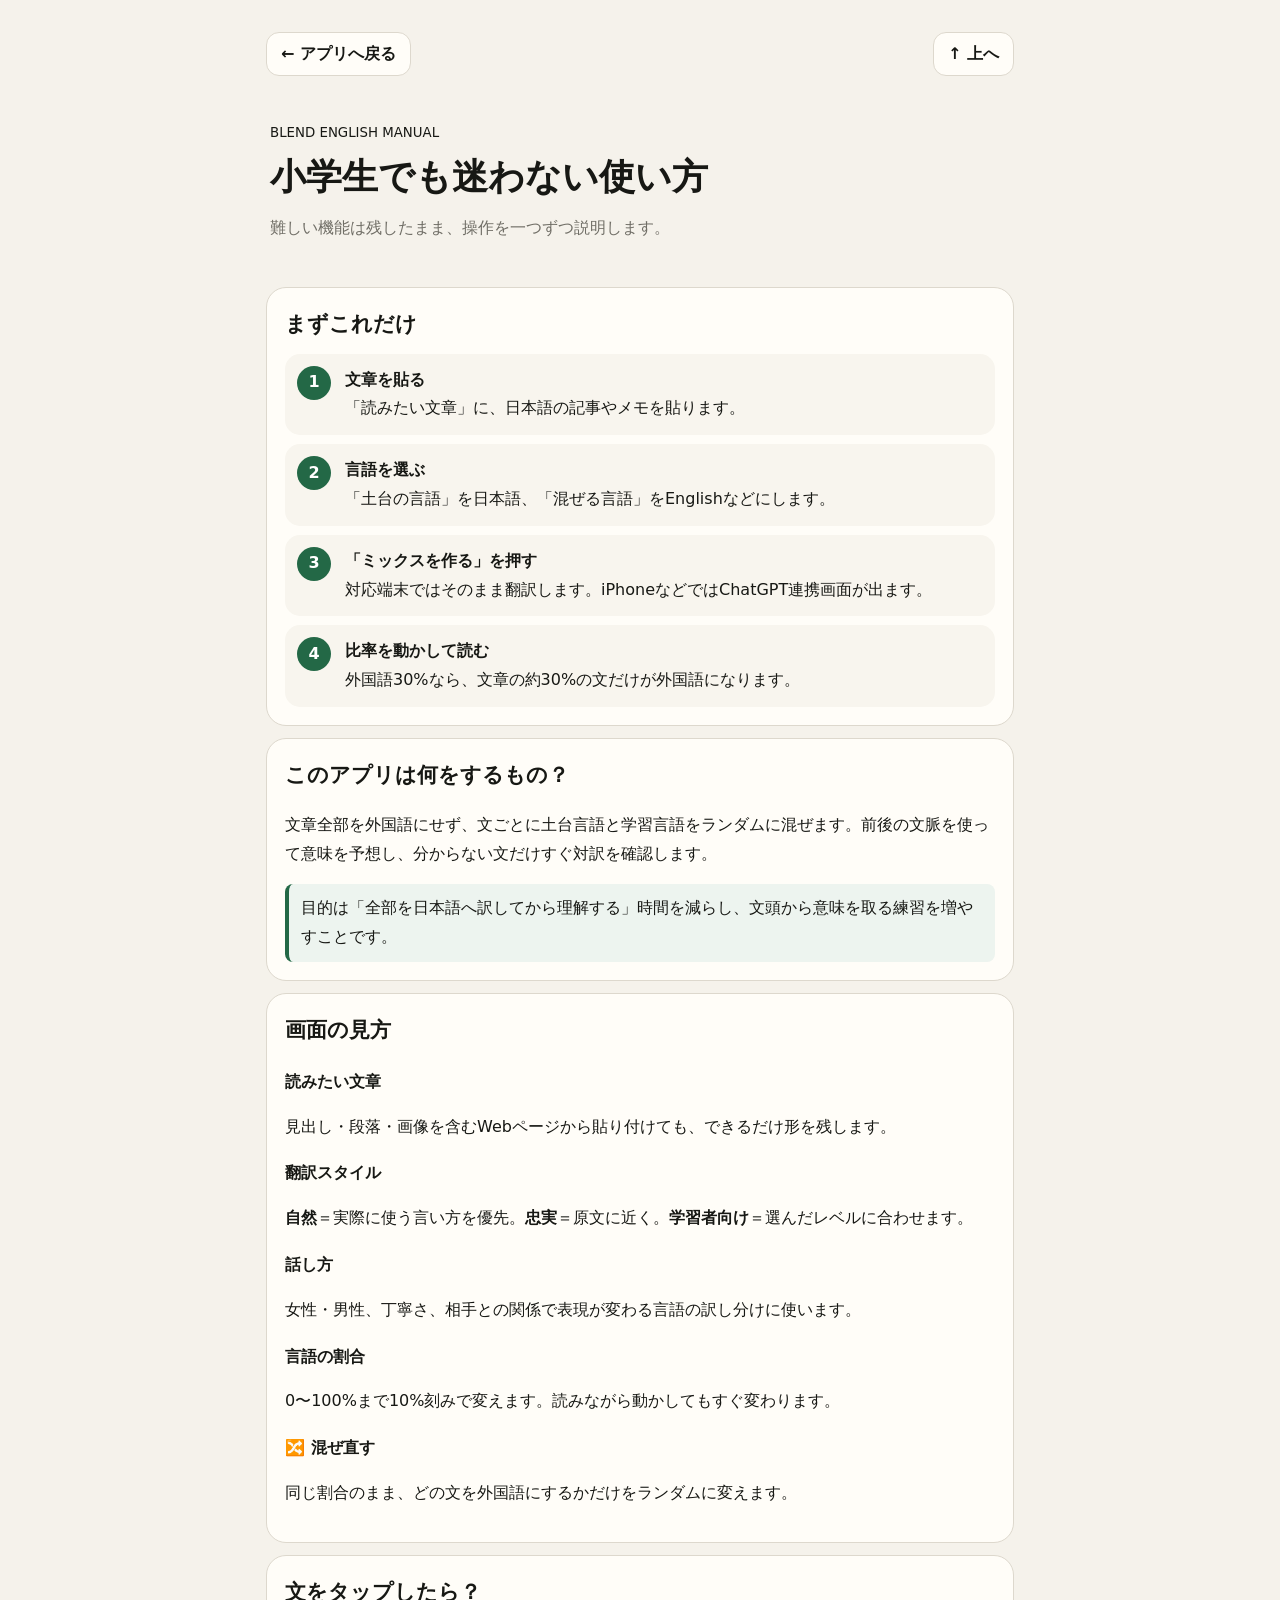
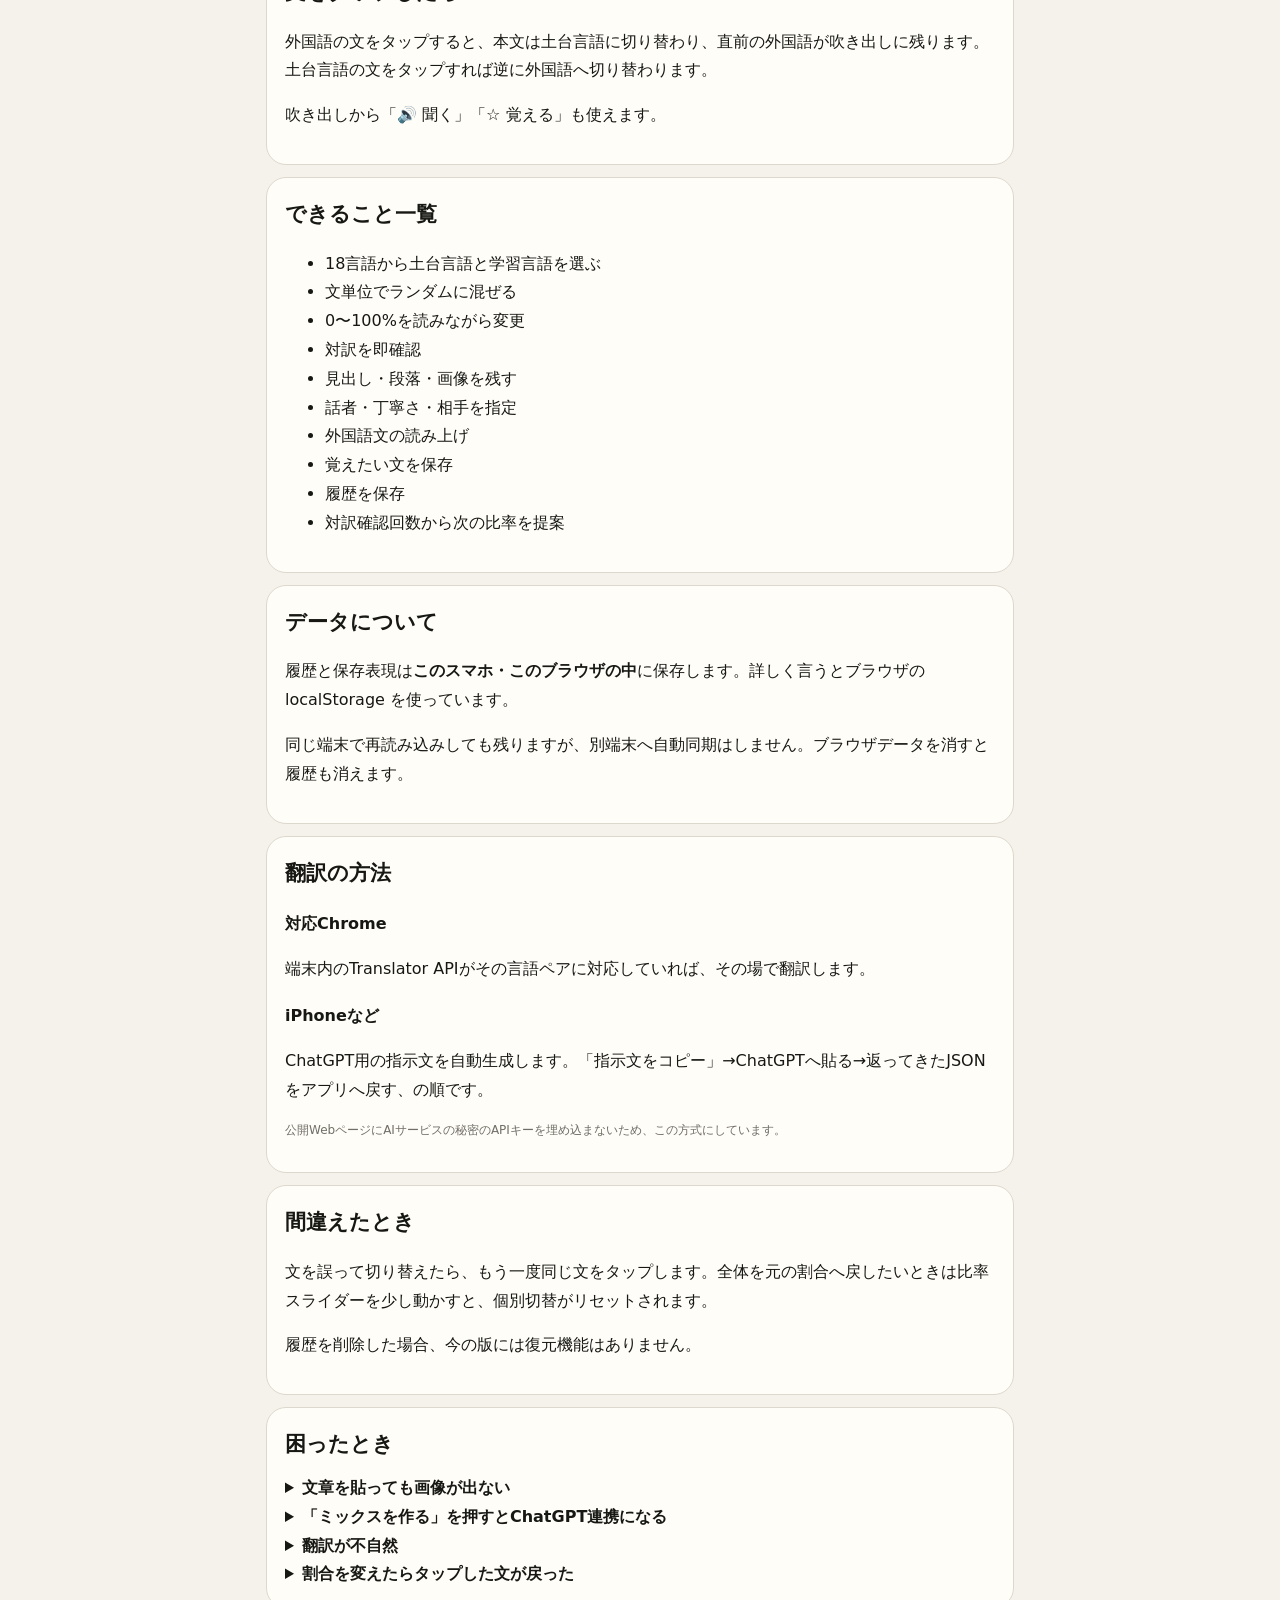
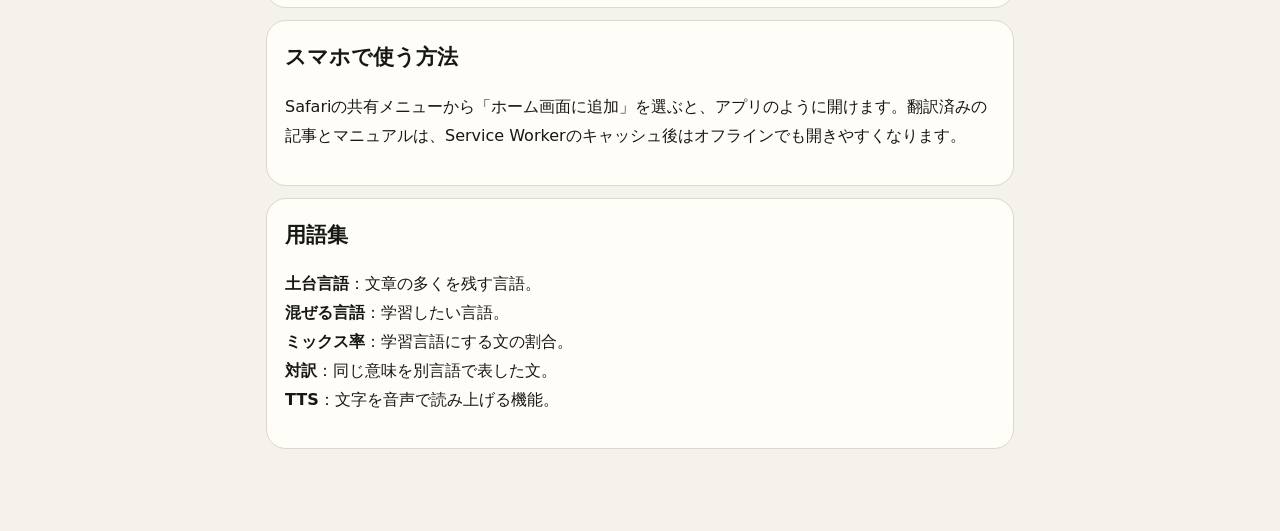
==== manual.html @ cef2b249 "Align reader with Mazelingo core and add adaptive learning features" ====
<!doctype html><html lang="ja"><head><meta charset="utf-8"><meta name="viewport" content="width=device-width,initial-scale=1,viewport-fit=cover"><title>Blend English 使い方</title><style>:root{font-family:ui-rounded,"Hiragino Sans","Yu Gothic",system-ui,sans-serif;--bg:#f5f2eb;--paper:#fffdf8;--ink:#171814;--muted:#706e66;--line:#ddd8cd;--green:#236846}*{box-sizing:border-box}body{margin:0;background:var(--bg);color:var(--ink);line-height:1.8}.wrap{width:min(780px,100%);margin:auto;padding:20px 16px 70px}.top{position:sticky;top:0;background:rgba(245,242,235,.94);backdrop-filter:blur(12px);padding:12px 0;z-index:5;display:flex;justify-content:space-between;gap:10px}.btn{display:inline-flex;min-height:44px;align-items:center;padding:0 14px;border:1px solid var(--line);border-radius:13px;background:var(--paper);color:var(--ink);text-decoration:none;font-weight:800}.hero{padding:30px 4px 16px}.hero h1{font-size:36px;line-height:1.2;margin:8px 0}.hero p{color:var(--muted)}.card{background:var(--paper);border:1px solid var(--line);border-radius:20px;padding:18px;margin:12px 0}.card h2{font-size:21px;margin:0 0 10px}.card h3{font-size:16px;margin:18px 0 5px}.steps{display:grid;gap:9px}.step{display:grid;grid-template-columns:38px 1fr;gap:10px;align-items:start;padding:12px;border-radius:15px;background:#f8f5ee}.num{width:34px;height:34px;border-radius:50%;display:grid;place-items:center;background:var(--green);color:white;font-weight:900}.tip{border-left:4px solid var(--green);padding:10px 12px;background:#edf4ef;border-radius:8px}.small{font-size:12px;color:var(--muted)}summary{font-weight:800;cursor:pointer}@media(prefers-color-scheme:dark){:root{--bg:#151713;--paper:#1d201b;--ink:#f3f1e9;--muted:#aaa89f;--line:#383b34;--green:#7fd0a3}.top{background:rgba(21,23,19,.94)}.step{background:#20231e}.tip{background:#203027}}</style></head><body><div class="wrap"><div class="top"><a class="btn" href="index.html">← アプリへ戻る</a><a class="btn" href="#top">↑ 上へ</a></div><header class="hero" id="top"><small>BLEND ENGLISH MANUAL</small><h1>小学生でも迷わない使い方</h1><p>難しい機能は残したまま、操作を一つずつ説明します。</p></header><section class="card"><h2>まずこれだけ</h2><div class="steps"><div class="step"><span class="num">1</span><div><strong>文章を貼る</strong><br>「読みたい文章」に、日本語の記事やメモを貼ります。</div></div><div class="step"><span class="num">2</span><div><strong>言語を選ぶ</strong><br>「土台の言語」を日本語、「混ぜる言語」をEnglishなどにします。</div></div><div class="step"><span class="num">3</span><div><strong>「ミックスを作る」を押す</strong><br>対応端末ではそのまま翻訳します。iPhoneなどではChatGPT連携画面が出ます。</div></div><div class="step"><span class="num">4</span><div><strong>比率を動かして読む</strong><br>外国語30%なら、文章の約30%の文だけが外国語になります。</div></div></div></section><section class="card"><h2>このアプリは何をするもの？</h2><p>文章全部を外国語にせず、文ごとに土台言語と学習言語をランダムに混ぜます。前後の文脈を使って意味を予想し、分からない文だけすぐ対訳を確認します。</p><div class="tip">目的は「全部を日本語へ訳してから理解する」時間を減らし、文頭から意味を取る練習を増やすことです。</div></section><section class="card"><h2>画面の見方</h2><h3>読みたい文章</h3><p>見出し・段落・画像を含むWebページから貼り付けても、できるだけ形を残します。</p><h3>翻訳スタイル</h3><p><strong>自然</strong>＝実際に使う言い方を優先。<strong>忠実</strong>＝原文に近く。<strong>学習者向け</strong>＝選んだレベルに合わせます。</p><h3>話し方</h3><p>女性・男性、丁寧さ、相手との関係で表現が変わる言語の訳し分けに使います。</p><h3>言語の割合</h3><p>0〜100%まで10%刻みで変えます。読みながら動かしてもすぐ変わります。</p><h3>🔀 混ぜ直す</h3><p>同じ割合のまま、どの文を外国語にするかだけをランダムに変えます。</p></section><section class="card"><h2>文をタップしたら？</h2><p>外国語の文をタップすると、本文は土台言語に切り替わり、直前の外国語が吹き出しに残ります。土台言語の文をタップすれば逆に外国語へ切り替わります。</p><p>吹き出しから「🔊 聞く」「☆ 覚える」も使えます。</p></section><section class="card"><h2>できること一覧</h2><ul><li>18言語から土台言語と学習言語を選ぶ</li><li>文単位でランダムに混ぜる</li><li>0〜100%を読みながら変更</li><li>対訳を即確認</li><li>見出し・段落・画像を残す</li><li>話者・丁寧さ・相手を指定</li><li>外国語文の読み上げ</li><li>覚えたい文を保存</li><li>履歴を保存</li><li>対訳確認回数から次の比率を提案</li></ul></section><section class="card"><h2>データについて</h2><p>履歴と保存表現は<strong>このスマホ・このブラウザの中</strong>に保存します。詳しく言うとブラウザの localStorage を使っています。</p><p>同じ端末で再読み込みしても残りますが、別端末へ自動同期はしません。ブラウザデータを消すと履歴も消えます。</p></section><section class="card"><h2>翻訳の方法</h2><h3>対応Chrome</h3><p>端末内のTranslator APIがその言語ペアに対応していれば、その場で翻訳します。</p><h3>iPhoneなど</h3><p>ChatGPT用の指示文を自動生成します。「指示文をコピー」→ChatGPTへ貼る→返ってきたJSONをアプリへ戻す、の順です。</p><p class="small">公開WebページにAIサービスの秘密のAPIキーを埋め込まないため、この方式にしています。</p></section><section class="card"><h2>間違えたとき</h2><p>文を誤って切り替えたら、もう一度同じ文をタップします。全体を元の割合へ戻したいときは比率スライダーを少し動かすと、個別切替がリセットされます。</p><p>履歴を削除した場合、今の版には復元機能はありません。</p></section><section class="card"><h2>困ったとき</h2><details><summary>文章を貼っても画像が出ない</summary><p>元サイトが画像の直接表示を禁止している場合があります。文章部分はそのまま使えます。</p></details><details><summary>「ミックスを作る」を押すとChatGPT連携になる</summary><p>その端末または選んだ言語ペアで端末内翻訳が使えないためです。故障ではありません。</p></details><details><summary>翻訳が不自然</summary><p>「自然」へ切り替える、話し方を指定する、補足へ場面を書く、の順に試してください。AI翻訳は完全ではないので、重要な文章は必ず確認してください。</p></details><details><summary>割合を変えたらタップした文が戻った</summary><p>仕様です。全体比率を正確に作り直すため、個別の切替をリセットします。</p></details></section><section class="card"><h2>スマホで使う方法</h2><p>Safariの共有メニューから「ホーム画面に追加」を選ぶと、アプリのように開けます。翻訳済みの記事とマニュアルは、Service Workerのキャッシュ後はオフラインでも開きやすくなります。</p></section><section class="card"><h2>用語集</h2><p><strong>土台言語</strong>：文章の多くを残す言語。<br><strong>混ぜる言語</strong>：学習したい言語。<br><strong>ミックス率</strong>：学習言語にする文の割合。<br><strong>対訳</strong>：同じ意味を別言語で表した文。<br><strong>TTS</strong>：文字を音声で読み上げる機能。</p></section></div></body></html>
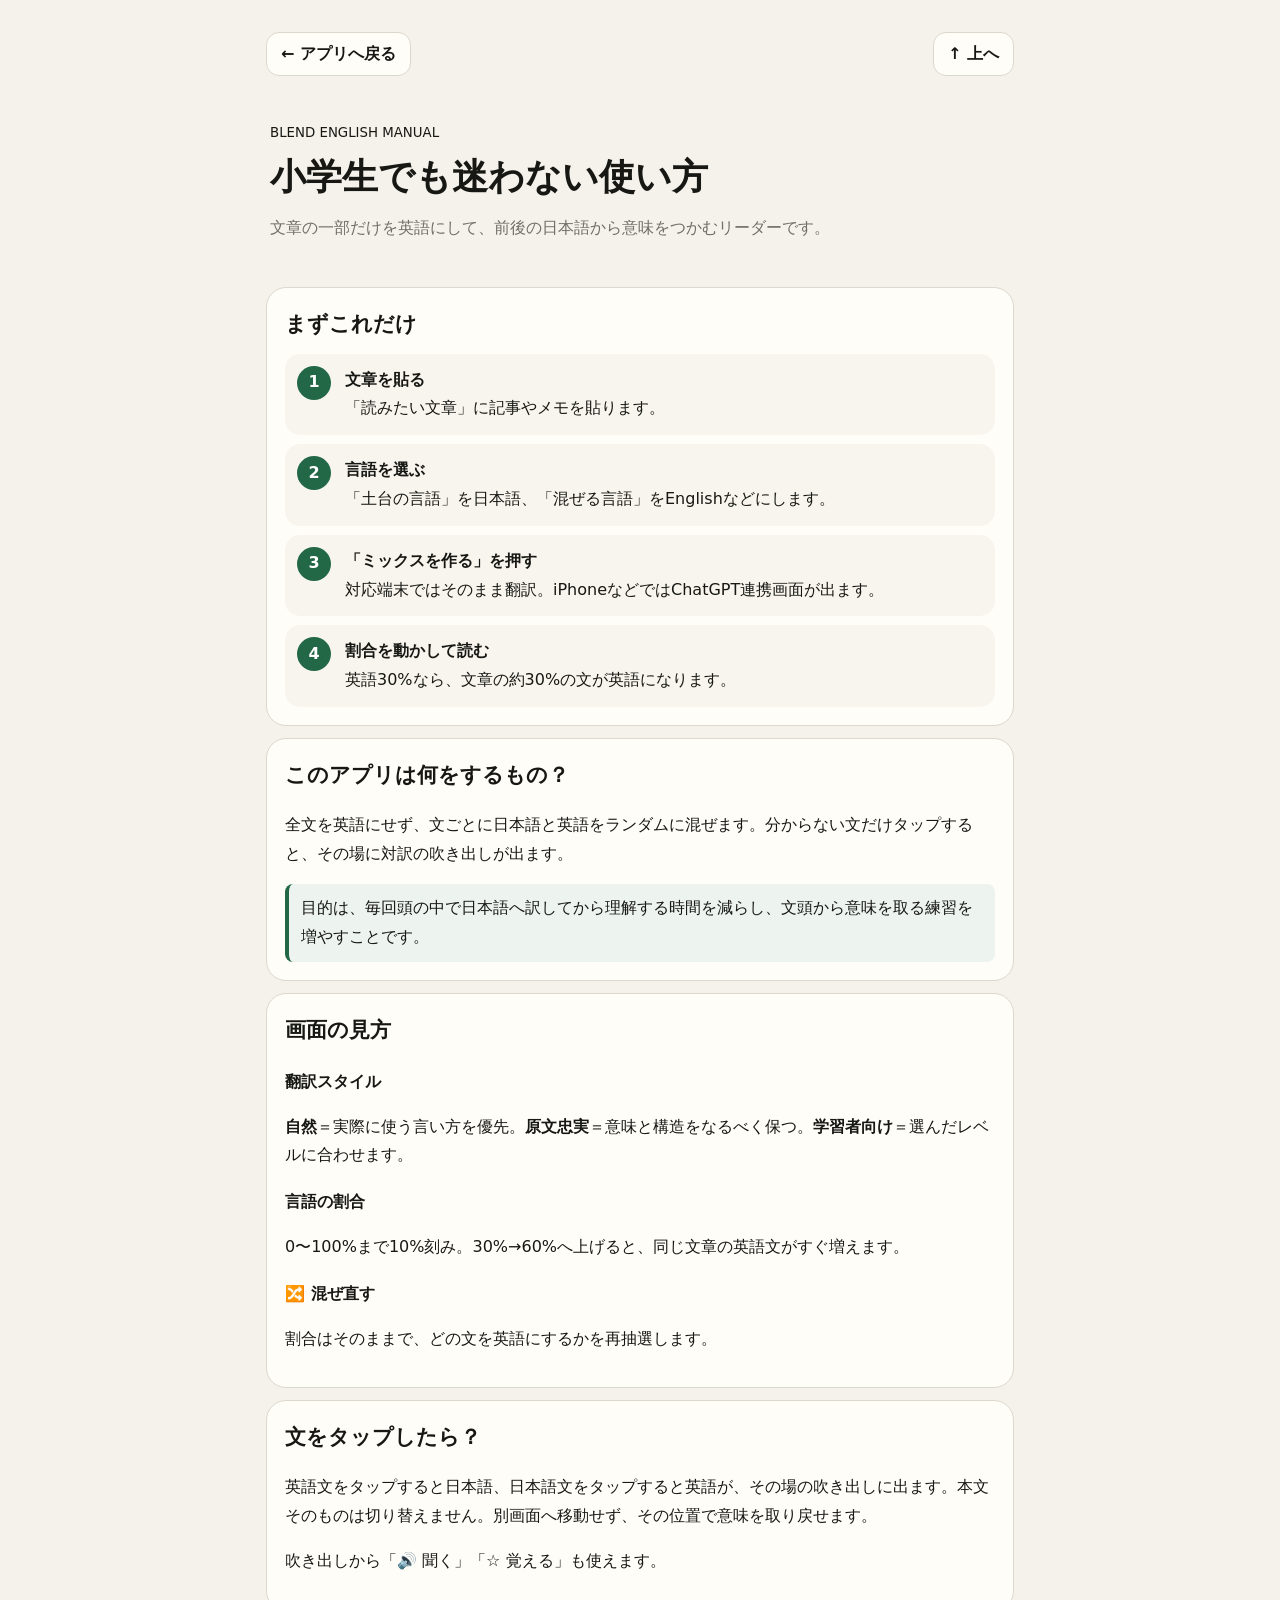
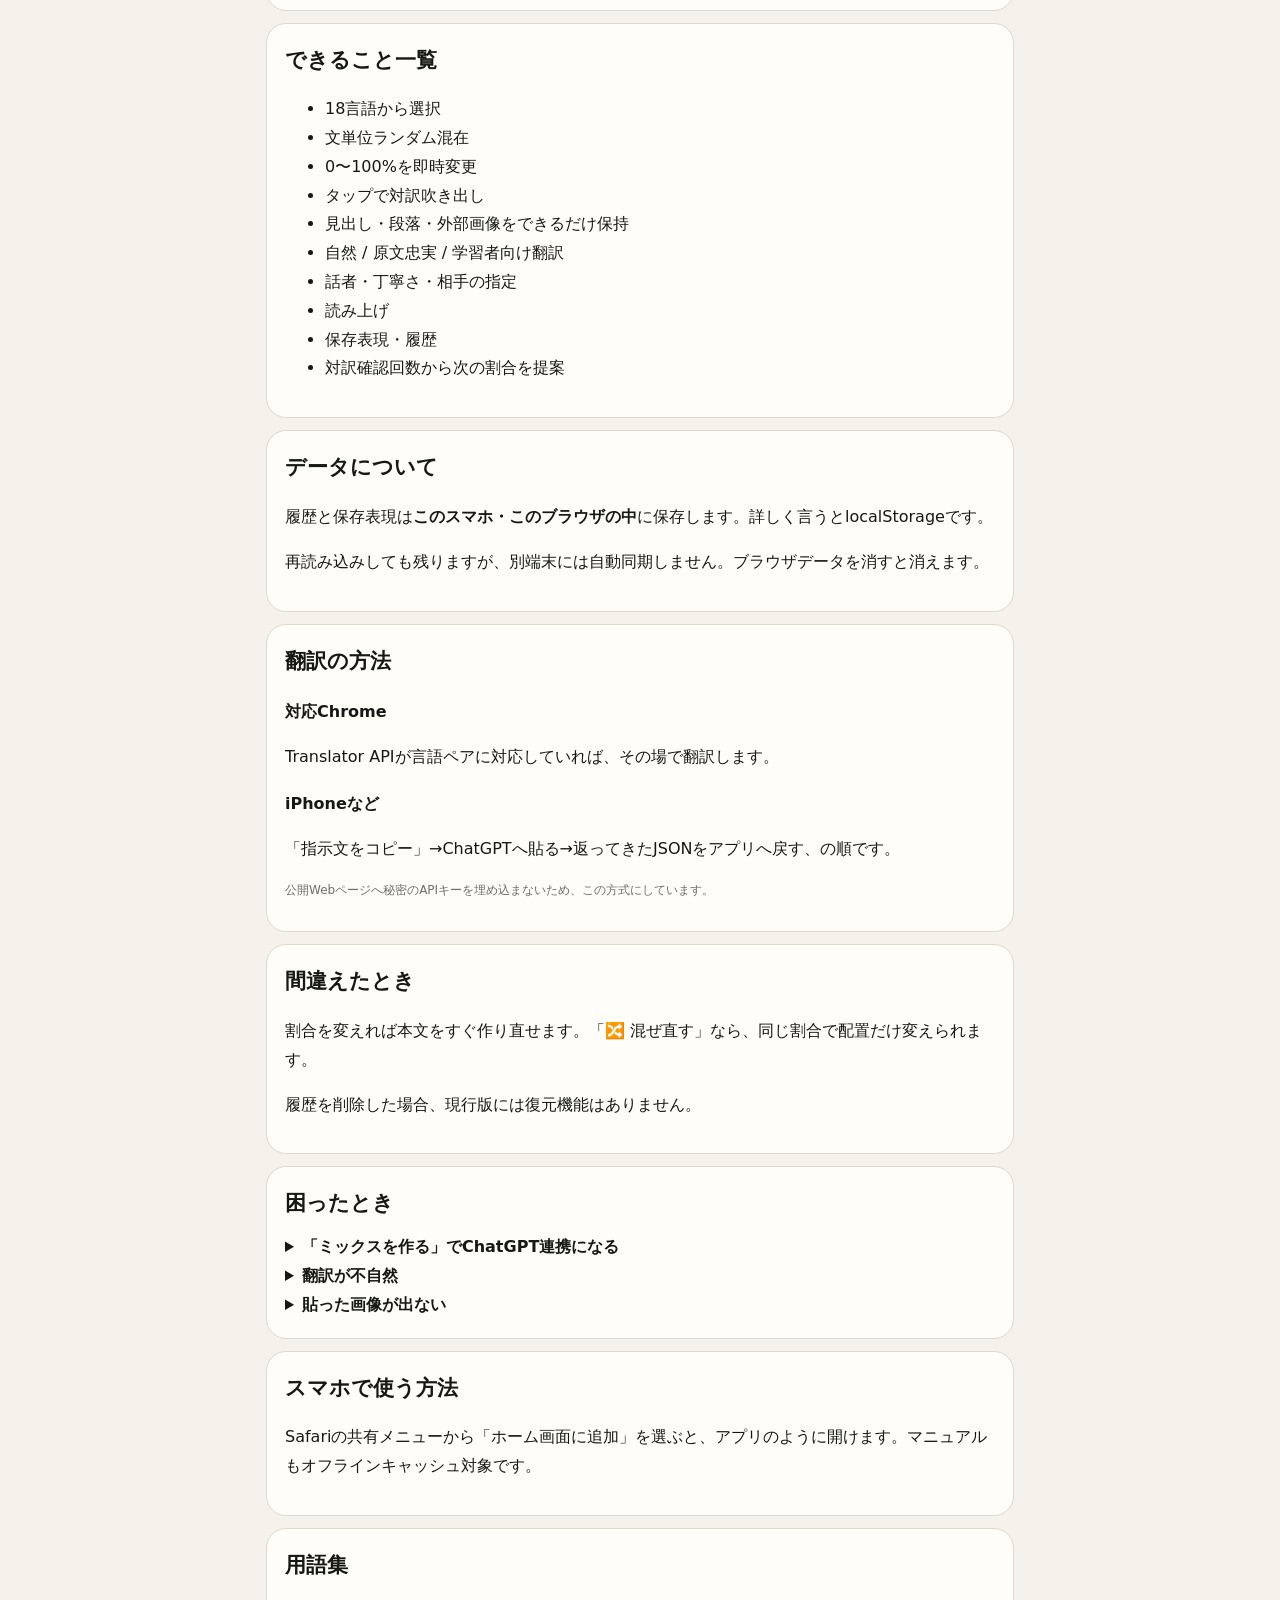
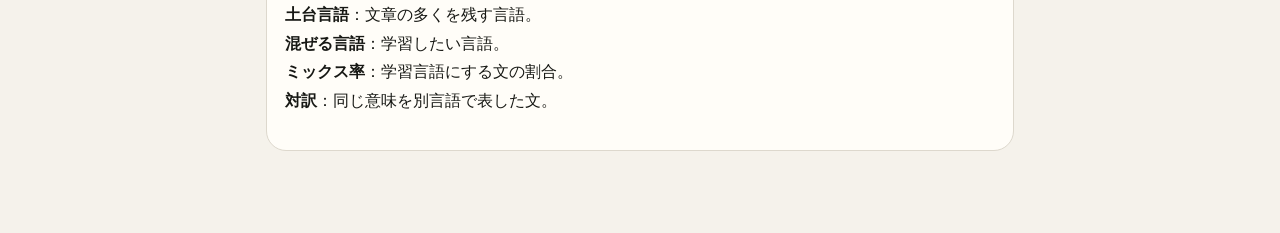
==== commit ffa2c390: "Update manual for translation-bubble behavior" ====
--- a/manual.html
+++ b/manual.html
@@ -1 +1,16 @@
-<!doctype html><html lang="ja"><head><meta charset="utf-8"><meta name="viewport" content="width=device-width,initial-scale=1,viewport-fit=cover"><title>Blend English 使い方</title><style>:root{font-family:ui-rounded,"Hiragino Sans","Yu Gothic",system-ui,sans-serif;--bg:#f5f2eb;--paper:#fffdf8;--ink:#171814;--muted:#706e66;--line:#ddd8cd;--green:#236846}*{box-sizing:border-box}body{margin:0;background:var(--bg);color:var(--ink);line-height:1.8}.wrap{width:min(780px,100%);margin:auto;padding:20px 16px 70px}.top{position:sticky;top:0;background:rgba(245,242,235,.94);backdrop-filter:blur(12px);padding:12px 0;z-index:5;display:flex;justify-content:space-between;gap:10px}.btn{display:inline-flex;min-height:44px;align-items:center;padding:0 14px;border:1px solid var(--line);border-radius:13px;background:var(--paper);color:var(--ink);text-decoration:none;font-weight:800}.hero{padding:30px 4px 16px}.hero h1{font-size:36px;line-height:1.2;margin:8px 0}.hero p{color:var(--muted)}.card{background:var(--paper);border:1px solid var(--line);border-radius:20px;padding:18px;margin:12px 0}.card h2{font-size:21px;margin:0 0 10px}.card h3{font-size:16px;margin:18px 0 5px}.steps{display:grid;gap:9px}.step{display:grid;grid-template-columns:38px 1fr;gap:10px;align-items:start;padding:12px;border-radius:15px;background:#f8f5ee}.num{width:34px;height:34px;border-radius:50%;display:grid;place-items:center;background:var(--green);color:white;font-weight:900}.tip{border-left:4px solid var(--green);padding:10px 12px;background:#edf4ef;border-radius:8px}.small{font-size:12px;color:var(--muted)}summary{font-weight:800;cursor:pointer}@media(prefers-color-scheme:dark){:root{--bg:#151713;--paper:#1d201b;--ink:#f3f1e9;--muted:#aaa89f;--line:#383b34;--green:#7fd0a3}.top{background:rgba(21,23,19,.94)}.step{background:#20231e}.tip{background:#203027}}</style></head><body><div class="wrap"><div class="top"><a class="btn" href="index.html">← アプリへ戻る</a><a class="btn" href="#top">↑ 上へ</a></div><header class="hero" id="top"><small>BLEND ENGLISH MANUAL</small><h1>小学生でも迷わない使い方</h1><p>難しい機能は残したまま、操作を一つずつ説明します。</p></header><section class="card"><h2>まずこれだけ</h2><div class="steps"><div class="step"><span class="num">1</span><div><strong>文章を貼る</strong><br>「読みたい文章」に、日本語の記事やメモを貼ります。</div></div><div class="step"><span class="num">2</span><div><strong>言語を選ぶ</strong><br>「土台の言語」を日本語、「混ぜる言語」をEnglishなどにします。</div></div><div class="step"><span class="num">3</span><div><strong>「ミックスを作る」を押す</strong><br>対応端末ではそのまま翻訳します。iPhoneなどではChatGPT連携画面が出ます。</div></div><div class="step"><span class="num">4</span><div><strong>比率を動かして読む</strong><br>外国語30%なら、文章の約30%の文だけが外国語になります。</div></div></div></section><section class="card"><h2>このアプリは何をするもの？</h2><p>文章全部を外国語にせず、文ごとに土台言語と学習言語をランダムに混ぜます。前後の文脈を使って意味を予想し、分からない文だけすぐ対訳を確認します。</p><div class="tip">目的は「全部を日本語へ訳してから理解する」時間を減らし、文頭から意味を取る練習を増やすことです。</div></section><section class="card"><h2>画面の見方</h2><h3>読みたい文章</h3><p>見出し・段落・画像を含むWebページから貼り付けても、できるだけ形を残します。</p><h3>翻訳スタイル</h3><p><strong>自然</strong>＝実際に使う言い方を優先。<strong>忠実</strong>＝原文に近く。<strong>学習者向け</strong>＝選んだレベルに合わせます。</p><h3>話し方</h3><p>女性・男性、丁寧さ、相手との関係で表現が変わる言語の訳し分けに使います。</p><h3>言語の割合</h3><p>0〜100%まで10%刻みで変えます。読みながら動かしてもすぐ変わります。</p><h3>🔀 混ぜ直す</h3><p>同じ割合のまま、どの文を外国語にするかだけをランダムに変えます。</p></section><section class="card"><h2>文をタップしたら？</h2><p>外国語の文をタップすると、本文は土台言語に切り替わり、直前の外国語が吹き出しに残ります。土台言語の文をタップすれば逆に外国語へ切り替わります。</p><p>吹き出しから「🔊 聞く」「☆ 覚える」も使えます。</p></section><section class="card"><h2>できること一覧</h2><ul><li>18言語から土台言語と学習言語を選ぶ</li><li>文単位でランダムに混ぜる</li><li>0〜100%を読みながら変更</li><li>対訳を即確認</li><li>見出し・段落・画像を残す</li><li>話者・丁寧さ・相手を指定</li><li>外国語文の読み上げ</li><li>覚えたい文を保存</li><li>履歴を保存</li><li>対訳確認回数から次の比率を提案</li></ul></section><section class="card"><h2>データについて</h2><p>履歴と保存表現は<strong>このスマホ・このブラウザの中</strong>に保存します。詳しく言うとブラウザの localStorage を使っています。</p><p>同じ端末で再読み込みしても残りますが、別端末へ自動同期はしません。ブラウザデータを消すと履歴も消えます。</p></section><section class="card"><h2>翻訳の方法</h2><h3>対応Chrome</h3><p>端末内のTranslator APIがその言語ペアに対応していれば、その場で翻訳します。</p><h3>iPhoneなど</h3><p>ChatGPT用の指示文を自動生成します。「指示文をコピー」→ChatGPTへ貼る→返ってきたJSONをアプリへ戻す、の順です。</p><p class="small">公開WebページにAIサービスの秘密のAPIキーを埋め込まないため、この方式にしています。</p></section><section class="card"><h2>間違えたとき</h2><p>文を誤って切り替えたら、もう一度同じ文をタップします。全体を元の割合へ戻したいときは比率スライダーを少し動かすと、個別切替がリセットされます。</p><p>履歴を削除した場合、今の版には復元機能はありません。</p></section><section class="card"><h2>困ったとき</h2><details><summary>文章を貼っても画像が出ない</summary><p>元サイトが画像の直接表示を禁止している場合があります。文章部分はそのまま使えます。</p></details><details><summary>「ミックスを作る」を押すとChatGPT連携になる</summary><p>その端末または選んだ言語ペアで端末内翻訳が使えないためです。故障ではありません。</p></details><details><summary>翻訳が不自然</summary><p>「自然」へ切り替える、話し方を指定する、補足へ場面を書く、の順に試してください。AI翻訳は完全ではないので、重要な文章は必ず確認してください。</p></details><details><summary>割合を変えたらタップした文が戻った</summary><p>仕様です。全体比率を正確に作り直すため、個別の切替をリセットします。</p></details></section><section class="card"><h2>スマホで使う方法</h2><p>Safariの共有メニューから「ホーム画面に追加」を選ぶと、アプリのように開けます。翻訳済みの記事とマニュアルは、Service Workerのキャッシュ後はオフラインでも開きやすくなります。</p></section><section class="card"><h2>用語集</h2><p><strong>土台言語</strong>：文章の多くを残す言語。<br><strong>混ぜる言語</strong>：学習したい言語。<br><strong>ミックス率</strong>：学習言語にする文の割合。<br><strong>対訳</strong>：同じ意味を別言語で表した文。<br><strong>TTS</strong>：文字を音声で読み上げる機能。</p></section></div></body></html>+<!doctype html><html lang="ja"><head><meta charset="utf-8"><meta name="viewport" content="width=device-width,initial-scale=1,viewport-fit=cover"><title>Blend English 使い方</title><style>
+:root{font-family:ui-rounded,"Hiragino Sans","Yu Gothic",system-ui,sans-serif;--bg:#f5f2eb;--paper:#fffdf8;--ink:#171814;--muted:#706e66;--line:#ddd8cd;--green:#236846}*{box-sizing:border-box}body{margin:0;background:var(--bg);color:var(--ink);line-height:1.8}.wrap{width:min(780px,100%);margin:auto;padding:20px 16px 70px}.top{position:sticky;top:0;background:rgba(245,242,235,.94);backdrop-filter:blur(12px);padding:12px 0;z-index:5;display:flex;justify-content:space-between;gap:10px}.btn{display:inline-flex;min-height:44px;align-items:center;padding:0 14px;border:1px solid var(--line);border-radius:13px;background:var(--paper);color:var(--ink);text-decoration:none;font-weight:800}.hero{padding:30px 4px 16px}.hero h1{font-size:36px;line-height:1.2;margin:8px 0}.hero p{color:var(--muted)}.card{background:var(--paper);border:1px solid var(--line);border-radius:20px;padding:18px;margin:12px 0}.card h2{font-size:21px;margin:0 0 10px}.card h3{font-size:16px;margin:18px 0 5px}.steps{display:grid;gap:9px}.step{display:grid;grid-template-columns:38px 1fr;gap:10px;align-items:start;padding:12px;border-radius:15px;background:#f8f5ee}.num{width:34px;height:34px;border-radius:50%;display:grid;place-items:center;background:var(--green);color:white;font-weight:900}.tip{border-left:4px solid var(--green);padding:10px 12px;background:#edf4ef;border-radius:8px}.small{font-size:12px;color:var(--muted)}summary{font-weight:800;cursor:pointer}@media(prefers-color-scheme:dark){:root{--bg:#151713;--paper:#1d201b;--ink:#f3f1e9;--muted:#aaa89f;--line:#383b34;--green:#7fd0a3}.top{background:rgba(21,23,19,.94)}.step{background:#20231e}.tip{background:#203027}}</style></head>
+<body><div class="wrap"><div class="top"><a class="btn" href="index.html">← アプリへ戻る</a><a class="btn" href="#top">↑ 上へ</a></div>
+<header class="hero" id="top"><small>BLEND ENGLISH MANUAL</small><h1>小学生でも迷わない使い方</h1><p>文章の一部だけを英語にして、前後の日本語から意味をつかむリーダーです。</p></header>
+<section class="card"><h2>まずこれだけ</h2><div class="steps"><div class="step"><span class="num">1</span><div><strong>文章を貼る</strong><br>「読みたい文章」に記事やメモを貼ります。</div></div><div class="step"><span class="num">2</span><div><strong>言語を選ぶ</strong><br>「土台の言語」を日本語、「混ぜる言語」をEnglishなどにします。</div></div><div class="step"><span class="num">3</span><div><strong>「ミックスを作る」を押す</strong><br>対応端末ではそのまま翻訳。iPhoneなどではChatGPT連携画面が出ます。</div></div><div class="step"><span class="num">4</span><div><strong>割合を動かして読む</strong><br>英語30%なら、文章の約30%の文が英語になります。</div></div></div></section>
+<section class="card"><h2>このアプリは何をするもの？</h2><p>全文を英語にせず、文ごとに日本語と英語をランダムに混ぜます。分からない文だけタップすると、その場に対訳の吹き出しが出ます。</p><div class="tip">目的は、毎回頭の中で日本語へ訳してから理解する時間を減らし、文頭から意味を取る練習を増やすことです。</div></section>
+<section class="card"><h2>画面の見方</h2><h3>翻訳スタイル</h3><p><strong>自然</strong>＝実際に使う言い方を優先。<strong>原文忠実</strong>＝意味と構造をなるべく保つ。<strong>学習者向け</strong>＝選んだレベルに合わせます。</p><h3>言語の割合</h3><p>0〜100%まで10%刻み。30%→60%へ上げると、同じ文章の英語文がすぐ増えます。</p><h3>🔀 混ぜ直す</h3><p>割合はそのままで、どの文を英語にするかを再抽選します。</p></section>
+<section class="card"><h2>文をタップしたら？</h2><p>英語文をタップすると日本語、日本語文をタップすると英語が、その場の吹き出しに出ます。本文そのものは切り替えません。別画面へ移動せず、その位置で意味を取り戻せます。</p><p>吹き出しから「🔊 聞く」「☆ 覚える」も使えます。</p></section>
+<section class="card"><h2>できること一覧</h2><ul><li>18言語から選択</li><li>文単位ランダム混在</li><li>0〜100%を即時変更</li><li>タップで対訳吹き出し</li><li>見出し・段落・外部画像をできるだけ保持</li><li>自然 / 原文忠実 / 学習者向け翻訳</li><li>話者・丁寧さ・相手の指定</li><li>読み上げ</li><li>保存表現・履歴</li><li>対訳確認回数から次の割合を提案</li></ul></section>
+<section class="card"><h2>データについて</h2><p>履歴と保存表現は<strong>このスマホ・このブラウザの中</strong>に保存します。詳しく言うとlocalStorageです。</p><p>再読み込みしても残りますが、別端末には自動同期しません。ブラウザデータを消すと消えます。</p></section>
+<section class="card"><h2>翻訳の方法</h2><h3>対応Chrome</h3><p>Translator APIが言語ペアに対応していれば、その場で翻訳します。</p><h3>iPhoneなど</h3><p>「指示文をコピー」→ChatGPTへ貼る→返ってきたJSONをアプリへ戻す、の順です。</p><p class="small">公開Webページへ秘密のAPIキーを埋め込まないため、この方式にしています。</p></section>
+<section class="card"><h2>間違えたとき</h2><p>割合を変えれば本文をすぐ作り直せます。「🔀 混ぜ直す」なら、同じ割合で配置だけ変えられます。</p><p>履歴を削除した場合、現行版には復元機能はありません。</p></section>
+<section class="card"><h2>困ったとき</h2><details><summary>「ミックスを作る」でChatGPT連携になる</summary><p>その端末または言語ペアで端末内翻訳が使えないためです。故障ではありません。</p></details><details><summary>翻訳が不自然</summary><p>「自然」を選ぶ、話し方を指定する、補足へ場面を書く、を試してください。重要文は必ず確認してください。</p></details><details><summary>貼った画像が出ない</summary><p>元サイトが外部表示を禁止している画像は表示できない場合があります。文章はそのまま使えます。</p></details></section>
+<section class="card"><h2>スマホで使う方法</h2><p>Safariの共有メニューから「ホーム画面に追加」を選ぶと、アプリのように開けます。マニュアルもオフラインキャッシュ対象です。</p></section>
+<section class="card"><h2>用語集</h2><p><strong>土台言語</strong>：文章の多くを残す言語。<br><strong>混ぜる言語</strong>：学習したい言語。<br><strong>ミックス率</strong>：学習言語にする文の割合。<br><strong>対訳</strong>：同じ意味を別言語で表した文。</p></section>
+</div></body></html>
